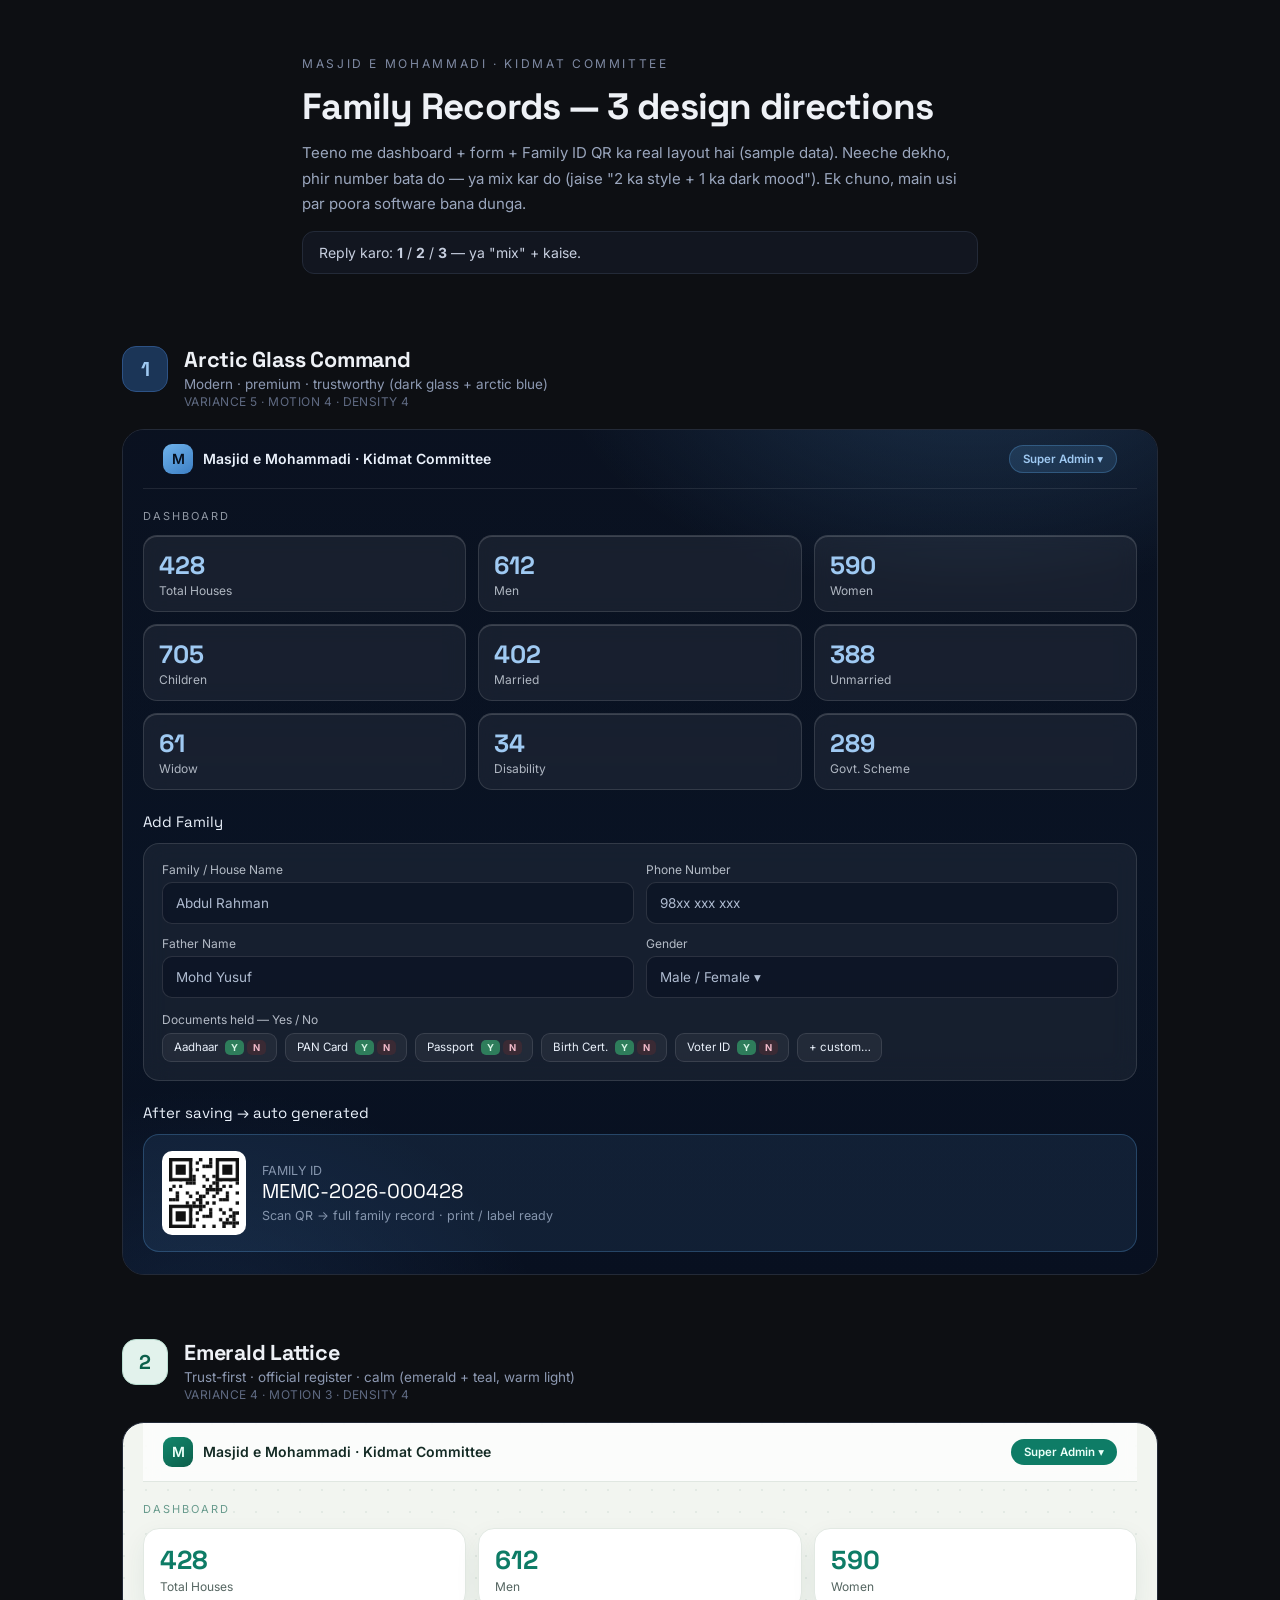
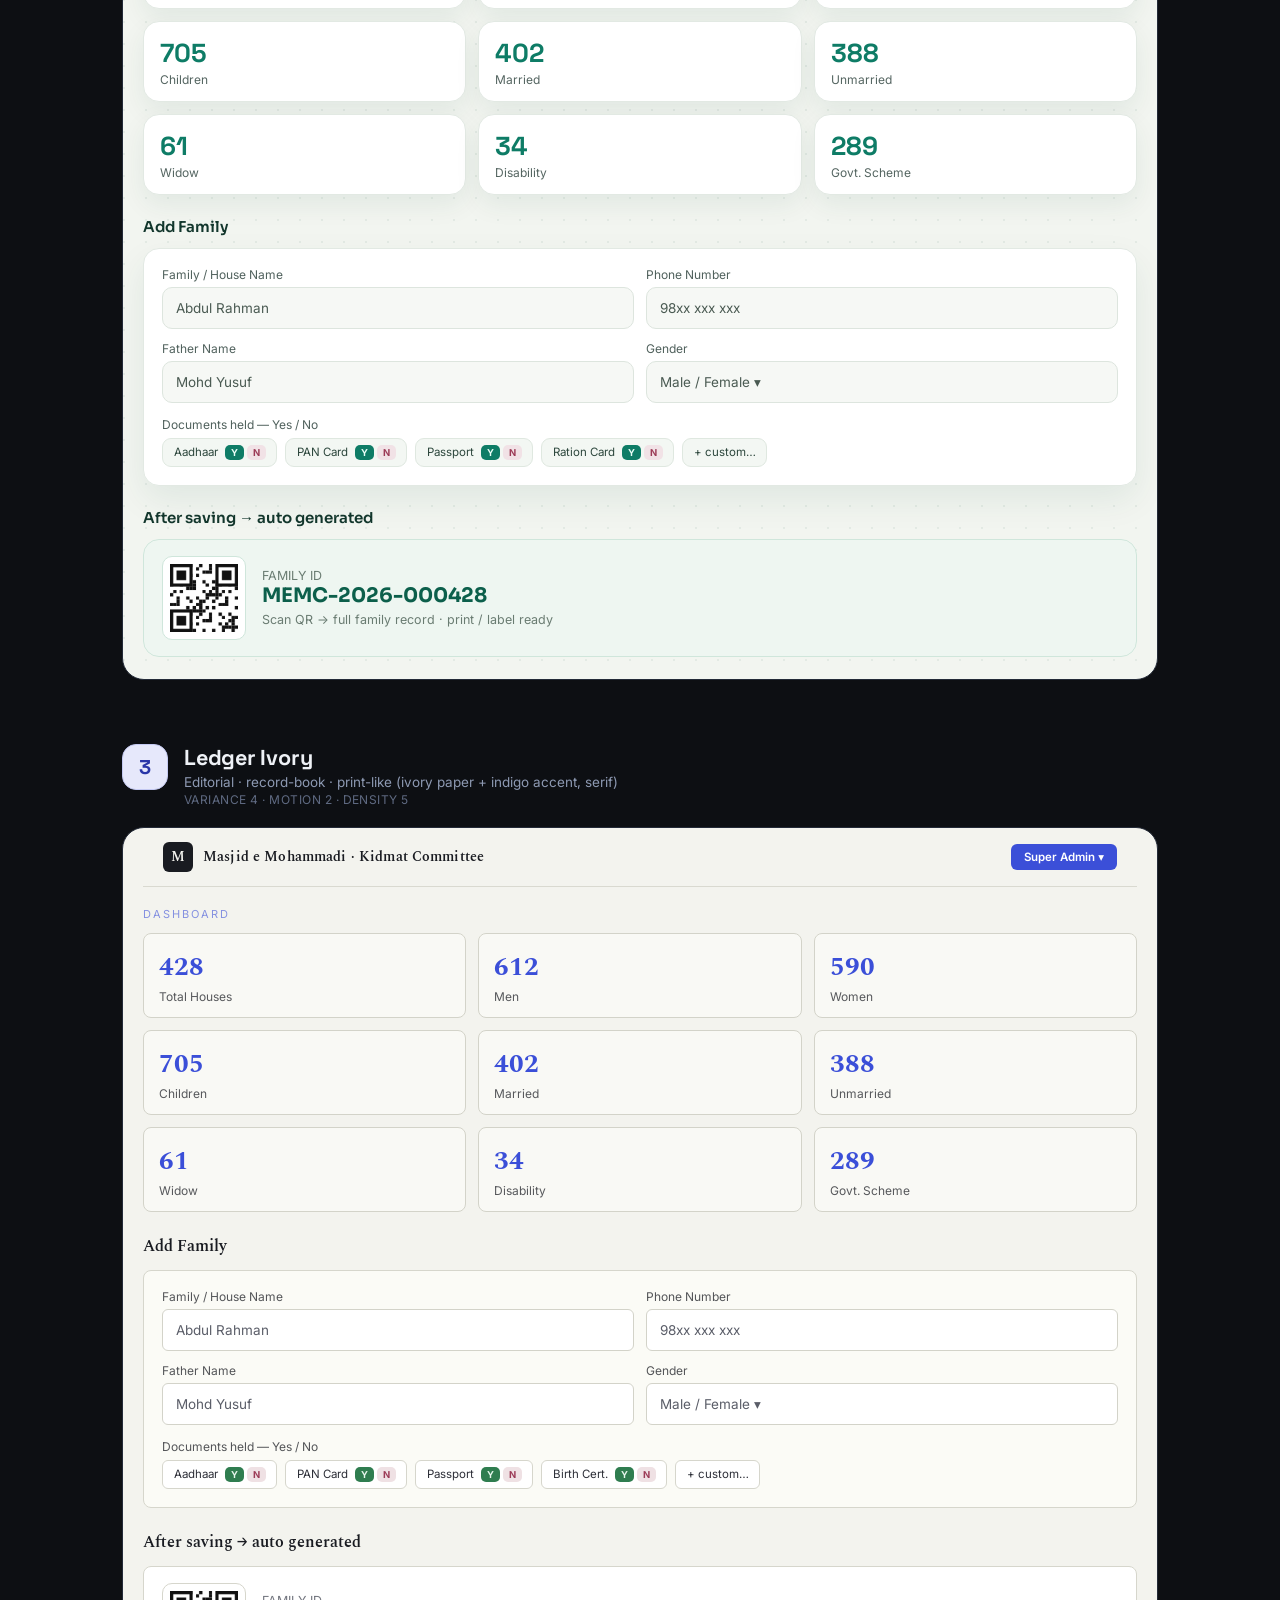
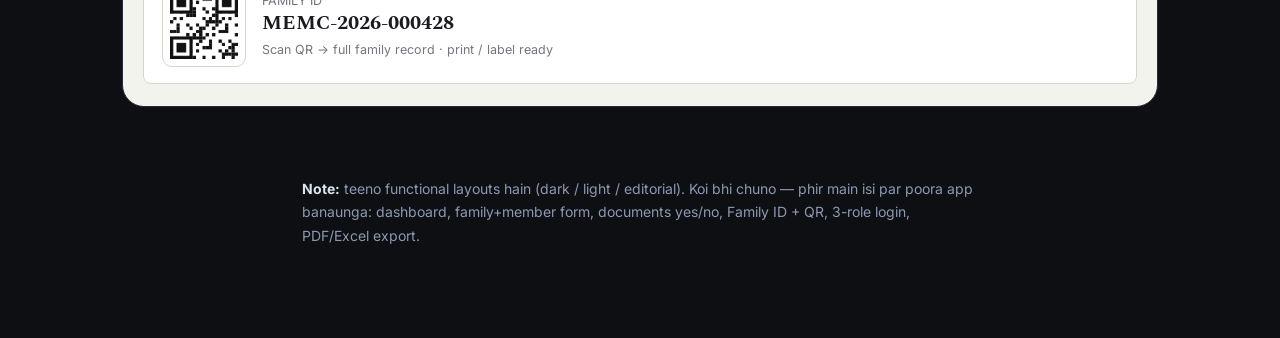
==== ui-preview.html @ 6e6ddd23 "zyvo: design directions preview" ====
<!DOCTYPE html>
<html lang="en">
<head>
<meta charset="UTF-8" />
<meta name="viewport" content="width=device-width, initial-scale=1.0" />
<title>Masjid Kidmat Records — Design Directions</title>
<link rel="preconnect" href="https://fonts.googleapis.com">
<link rel="preconnect" href="https://fonts.gstatic.com" crossorigin>
<link href="https://fonts.googleapis.com/css2?family=Space+Grotesk:wght@400;500;600;700&family=Inter:wght@400;500;600&family=Sora:wght@400;500;600;700&family=Manrope:wght@400;500;600;700&family=Spectral:ital,wght@0,400;0,600;0,700;1,500&display=swap" rel="stylesheet">
<style>
  * { box-sizing: border-box; margin: 0; padding: 0; }
  :root { --wrap: 1080px; }
  body {
    font-family: 'Inter', system-ui, sans-serif;
    background: #0d0f13; color: #eef1f6;
    -webkit-font-smoothing: antialiased;
  }
  .intro { max-width: 720px; margin: 0 auto; padding: 56px 22px 8px; text-align: left; }
  .intro .eyebrow { font-size: 12px; letter-spacing: .22em; text-transform: uppercase; color: #7f8aa3; }
  .intro h1 { font-family: 'Space Grotesk'; font-size: clamp(1.6rem, 5vw, 2.3rem); margin: 12px 0 10px; letter-spacing: -.02em; }
  .intro p { color: #9aa6bd; font-size: 15px; line-height: 1.7; }
  .intro .hint { margin-top: 14px; padding: 12px 16px; border: 1px solid #232a38; border-radius: 12px; background: #121620; font-size: 14px; color: #c7cfdf; }

  .dir { max-width: var(--wrap); margin: 64px auto 0; padding: 0 22px; }
  .dir-head { display: flex; align-items: flex-start; gap: 16px; margin-bottom: 20px; }
  .badge { flex: none; width: 46px; height: 46px; border-radius: 14px; display: grid; place-items: center;
           font-family: 'Space Grotesk'; font-weight: 700; font-size: 20px; }
  .dir-head h2 { font-family: 'Space Grotesk'; font-size: 1.35rem; letter-spacing: -.01em; }
  .dir-head .mood { color: #8d99b2; font-size: 13.5px; margin-top: 3px; }
  .dir-head .dial { color: #5f6a82; font-size: 12px; margin-top: 2px; letter-spacing: .04em; }

  .stage { border-radius: 22px; overflow: hidden; border: 1px solid #232a38; }

  /* ---------- shared mock bits ---------- */
  .topbar { display: flex; align-items: center; justify-content: space-between; padding: 14px 20px; }
  .brand { display: flex; align-items: center; gap: 10px; font-weight: 600; font-size: 14px; }
  .crest { width: 30px; height: 30px; border-radius: 9px; display: grid; place-items: center; flex: none; }
  .pill { font-size: 11.5px; padding: 6px 13px; border-radius: 999px; font-weight: 600; }
  .subhead { font-size: 11px; letter-spacing: .18em; text-transform: uppercase; opacity: .6; }

  .stat-grid { display: grid; grid-template-columns: repeat(3, 1fr); gap: 12px; }
  @media (max-width: 760px){ .stat-grid { grid-template-columns: repeat(2, 1fr); } }
  .stat .n { font-family: 'Space Grotesk'; font-weight: 700; }
  .stat .l { font-size: 12px; opacity: .72; margin-top: 2px; }

  .formcard { border-radius: 16px; padding: 18px; }
  .row2 { display: grid; grid-template-columns: 1fr 1fr; gap: 12px; }
  @media (max-width: 620px){ .row2 { grid-template-columns: 1fr; } }
  .field label { display: block; font-size: 12px; margin-bottom: 5px; opacity: .74; }
  .inp { height: 42px; border-radius: 10px; display: flex; align-items: center; padding: 0 13px; font-size: 13.5px; }
  .docs { display: flex; flex-wrap: wrap; gap: 8px; margin-top: 6px; }
  .doc { font-size: 11.5px; padding: 6px 10px 6px 11px; border-radius: 9px; display: flex; align-items: center; gap: 7px; }
  .yn { display: flex; gap: 3px; }
  .yn b { font-size: 9.5px; padding: 2px 6px; border-radius: 5px; font-weight: 700; }

  .idqr { display: flex; align-items: center; gap: 16px; border-radius: 16px; padding: 16px 18px; }
  .qrwrap { width: 84px; height: 84px; border-radius: 10px; padding: 7px; flex: none; }

  /* ================= DIRECTION 1 — ARCTIC GLASS ================= */
  .d1 { background: #0b1220; position: relative; color: #eaf1fb; }
  .d1 .bgbg { position:absolute; inset:0; background:
      radial-gradient(700px 420px at 82% -10%, rgba(95,168,232,.34), transparent 60%),
      radial-gradient(560px 420px at 8% 108%, rgba(64,120,190,.30), transparent 60%),
      linear-gradient(180deg,#0b1220,#0a1526 55%,#081020); }
  .d1 .photo { position:absolute; inset:0; background:
      linear-gradient(180deg, rgba(8,16,32,.72), rgba(8,16,32,.94)),
      url('https://picsum.photos/seed/masjid-dawn/1400/900') center/cover; opacity:.5; }
  .d1 .inner { position: relative; padding: 0 20px 22px; }
  .d1 .topbar { border-bottom: 1px solid rgba(255,255,255,.09); }
  .d1 .crest { background: linear-gradient(145deg,#6fb3ec,#3d7fc4); color:#06101f; }
  .d1 .pill { background: rgba(95,168,232,.16); color:#9fc9f2; border:1px solid rgba(95,168,232,.3); }
  .d1 .stat { background: rgba(255,255,255,.06); border:1px solid rgba(255,255,255,.12);
       backdrop-filter: blur(9px); border-radius:14px; padding:13px 15px;
       box-shadow: inset 0 1px 0 rgba(255,255,255,.16); }
  .d1 .stat .n { color:#9fc9f2; font-size: 25px; }
  .d1 .sec-title { font-family:'Space Grotesk'; font-size:15px; margin: 22px 0 12px; }
  .d1 .formcard { background: rgba(255,255,255,.055); border:1px solid rgba(255,255,255,.12); backdrop-filter: blur(12px); }
  .d1 .inp { background: rgba(8,16,32,.55); border:1px solid rgba(255,255,255,.12); color:#aebbd0; }
  .d1 .doc { background: rgba(255,255,255,.05); border:1px solid rgba(255,255,255,.11); }
  .d1 .yn .y { background:#2e7d5b; color:#d7f5e6; } .d1 .yn .n { background:#3a2a34; color:#f0b9c8; }
  .d1 .idqr { background: rgba(95,168,232,.10); border:1px solid rgba(95,168,232,.28); }
  .d1 .qrwrap { background:#fff; }
  .d1 .big { font-family:'Space Grotesk'; font-size:20px; color:#fff; }
  .d1 .mut { color:#8595ad; font-size:12.5px; }

  /* ================= DIRECTION 2 — EMERALD LATTICE ================= */
  .d2 { background:#f2f5f0; color:#132a24; position: relative; }
  .d2 .lattice { position:absolute; inset:0; opacity:.5; pointer-events:none;
    background-image: radial-gradient(circle at 1px 1px, #134b3d22 1.5px, transparent 0);
    background-size: 22px 22px; }
  .d2 .inner { position: relative; padding: 0 20px 22px; }
  .d2 .topbar { border-bottom:1px solid #e0e7e1; background: rgba(255,255,255,.7); backdrop-filter: blur(8px); }
  .d2 .crest { background: linear-gradient(145deg,#12876c,#0c5f4b); color:#eafff8; }
  .d2 .pill { background:#0e7c66; color:#eafff8; }
  .d2 .stat { background:#fff; border:1px solid #e2e9e3; border-radius:16px; padding:14px 16px;
      box-shadow: 0 10px 26px rgba(19,75,61,.07); }
  .d2 .stat .n { color:#0e7c66; font-size:26px; }
  .d2 .sec-title { font-family:'Sora'; font-weight:600; font-size:15px; margin: 22px 0 12px; color:#12362c; }
  .d2 .formcard { background:#fff; border:1px solid #e2e9e3; box-shadow: 0 14px 34px rgba(19,75,61,.08); }
  .d2 .inp { background:#f6f8f5; border:1px solid #dde5de; color:#4a5a52; }
  .d2 .doc { background:#f3f7f3; border:1px solid #dfe8e0; color:#2c463c; }
  .d2 .yn .y { background:#0e7c66; color:#eafff8; } .d2 .yn .n { background:#f1e2e6; color:#9c3b57; }
  .d2 .idqr { background:#eef6f1; border:1px solid #cfe6db; }
  .d2 .qrwrap { background:#fff; border:1px solid #cfe6db; }
  .d2 .big { font-family:'Sora'; font-weight:700; font-size:20px; color:#0c5f4b; }
  .d2 .mut { color:#6a7c72; font-size:12.5px; }
  .d2 h3 { font-family:'Sora'; }

  /* ================= DIRECTION 3 — LEDGER IVORY ================= */
  .d3 { background:#f3f3ee; color:#191b21; }
  .d3 .inner { position: relative; padding: 0 20px 22px; }
  .d3 .topbar { border-bottom:1px solid #d9d9d0; }
  .d3 .crest { background:#191b21; color:#f3f3ee; border-radius:6px; font-family:'Spectral'; }
  .d3 .brand { font-family:'Spectral'; font-weight:600; letter-spacing:.01em; }
  .d3 .pill { background:#3b4fd8; color:#fff; border-radius:6px; }
  .d3 .stat { border:1px solid #d3d3c9; border-radius:8px; padding:13px 15px; background:#f9f9f5; }
  .d3 .stat .n { font-family:'Spectral'; font-weight:700; font-size:26px; color:#3b4fd8; }
  .d3 .sec-title { font-family:'Spectral'; font-weight:600; font-size:16px; margin: 22px 0 12px; }
  .d3 .formcard { background:#fbfbf6; border:1px solid #d6d6cc; border-radius:8px; }
  .d3 .inp { background:#fff; border:1px solid #d3d3c9; border-radius:6px; color:#5a5d68; }
  .d3 .doc { background:#fff; border:1px solid #d6d6cc; border-radius:6px; color:#2c2e37; }
  .d3 .yn .y { background:#2f7d4f; color:#e6f7ec; } .d3 .yn .n { background:#efe1e4; color:#9c3b57; }
  .d3 .idqr { background:#fff; border:1px solid #d6d6cc; border-radius:8px; }
  .d3 .qrwrap { background:#fff; border:1px solid #d6d6cc; }
  .d3 .big { font-family:'Spectral'; font-weight:700; font-size:20px; }
  .d3 .mut { color:#73767f; font-size:12.5px; }

  .lbl { font-size:11px; letter-spacing:.16em; text-transform:uppercase; opacity:.55; margin-bottom:20px; }
  .foot { max-width:720px; margin: 70px auto 90px; padding: 0 22px; color:#8d99b2; font-size:14px; line-height:1.7; }
  .foot b { color:#dbe3f0; }
</style>
</head>
<body>

<div class="intro">
  <div class="eyebrow">Masjid e Mohammadi · Kidmat Committee</div>
  <h1>Family Records — 3 design directions</h1>
  <p>Teeno me dashboard + form + Family ID QR ka real layout hai (sample data). Neeche dekho, phir number bata do — ya mix kar do
  (jaise "2 ka style + 1 ka dark mood"). Ek chuno, main usi par poora software bana dunga.</p>
  <div class="hint">Reply karo: <b>1</b> / <b>2</b> / <b>3</b> — ya "mix" + kaise.</div>
</div>

<!-- ============ 1 ============ -->
<section class="dir">
  <div class="dir-head">
    <div class="badge" style="background:#1b3557;color:#9fc9f2;border:1px solid #2d5285">1</div>
    <div>
      <h2>Arctic Glass Command</h2>
      <div class="mood">Modern · premium · trustworthy (dark glass + arctic blue)</div>
      <div class="dial">VARIANCE 5 · MOTION 4 · DENSITY 4</div>
    </div>
  </div>
  <div class="stage d1">
    <div class="bgbg"></div><div class="photo"></div>
    <div class="inner">
      <div class="topbar">
        <div class="brand"><span class="crest">M</span> Masjid e Mohammadi · Kidmat Committee</div>
        <span class="pill">Super Admin ▾</span>
      </div>
      <div style="padding-top:20px">
        <div class="subhead">Dashboard</div>
        <div class="stat-grid" style="margin-top:12px">
          <div class="stat"><div class="n">428</div><div class="l">Total Houses</div></div>
          <div class="stat"><div class="n">612</div><div class="l">Men</div></div>
          <div class="stat"><div class="n">590</div><div class="l">Women</div></div>
          <div class="stat"><div class="n">705</div><div class="l">Children</div></div>
          <div class="stat"><div class="n">402</div><div class="l">Married</div></div>
          <div class="stat"><div class="n">388</div><div class="l">Unmarried</div></div>
          <div class="stat"><div class="n">61</div><div class="l">Widow</div></div>
          <div class="stat"><div class="n">34</div><div class="l">Disability</div></div>
          <div class="stat"><div class="n">289</div><div class="l">Govt. Scheme</div></div>
        </div>
      </div>
      <div class="sec-title">Add Family</div>
      <div class="formcard">
        <div class="row2">
          <div class="field"><label>Family / House Name</label><div class="inp">Abdul Rahman</div></div>
          <div class="field"><label>Phone Number</label><div class="inp">98xx xxx xxx</div></div>
        </div>
        <div class="row2" style="margin-top:12px">
          <div class="field"><label>Father Name</label><div class="inp">Mohd Yusuf</div></div>
          <div class="field"><label>Gender</label><div class="inp">Male / Female ▾</div></div>
        </div>
        <div class="field" style="margin-top:14px"><label>Documents held — Yes / No</label>
          <div class="docs">
            <span class="doc">Aadhaar <span class="yn"><b class="y">Y</b><b class="n">N</b></span></span>
            <span class="doc">PAN Card <span class="yn"><b class="y">Y</b><b class="n">N</b></span></span>
            <span class="doc">Passport <span class="yn"><b class="y">Y</b><b class="n">N</b></span></span>
            <span class="doc">Birth Cert. <span class="yn"><b class="y">Y</b><b class="n">N</b></span></span>
            <span class="doc">Voter ID <span class="yn"><b class="y">Y</b><b class="n">N</b></span></span>
            <span class="doc">+ custom…</span>
          </div>
        </div>
      </div>
      <div class="sec-title">After saving → auto generated</div>
      <div class="idqr">
        <div class="qrwrap" id="qr1"></div>
        <div>
          <div class="mut">FAMILY ID</div>
          <div class="big">MEMC-2026-000428</div>
          <div class="mut" style="margin-top:4px">Scan QR → full family record · print / label ready</div>
        </div>
      </div>
    </div>
  </div>
</section>

<!-- ============ 2 ============ -->
<section class="dir">
  <div class="dir-head">
    <div class="badge" style="background:#e2f2ec;color:#0c5f4b;border:1px solid #b9ddd0">2</div>
    <div>
      <h2>Emerald Lattice</h2>
      <div class="mood">Trust-first · official register · calm (emerald + teal, warm light)</div>
      <div class="dial">VARIANCE 4 · MOTION 3 · DENSITY 4</div>
    </div>
  </div>
  <div class="stage d2">
    <div class="lattice"></div>
    <div class="inner">
      <div class="topbar">
        <div class="brand"><span class="crest">M</span> Masjid e Mohammadi · Kidmat Committee</div>
        <span class="pill">Super Admin ▾</span>
      </div>
      <div style="padding-top:20px">
        <div class="subhead" style="color:#0c5f4b">Dashboard</div>
        <div class="stat-grid" style="margin-top:12px">
          <div class="stat"><div class="n">428</div><div class="l">Total Houses</div></div>
          <div class="stat"><div class="n">612</div><div class="l">Men</div></div>
          <div class="stat"><div class="n">590</div><div class="l">Women</div></div>
          <div class="stat"><div class="n">705</div><div class="l">Children</div></div>
          <div class="stat"><div class="n">402</div><div class="l">Married</div></div>
          <div class="stat"><div class="n">388</div><div class="l">Unmarried</div></div>
          <div class="stat"><div class="n">61</div><div class="l">Widow</div></div>
          <div class="stat"><div class="n">34</div><div class="l">Disability</div></div>
          <div class="stat"><div class="n">289</div><div class="l">Govt. Scheme</div></div>
        </div>
      </div>
      <div class="sec-title">Add Family</div>
      <div class="formcard">
        <div class="row2">
          <div class="field"><label>Family / House Name</label><div class="inp">Abdul Rahman</div></div>
          <div class="field"><label>Phone Number</label><div class="inp">98xx xxx xxx</div></div>
        </div>
        <div class="row2" style="margin-top:12px">
          <div class="field"><label>Father Name</label><div class="inp">Mohd Yusuf</div></div>
          <div class="field"><label>Gender</label><div class="inp">Male / Female ▾</div></div>
        </div>
        <div class="field" style="margin-top:14px"><label>Documents held — Yes / No</label>
          <div class="docs">
            <span class="doc">Aadhaar <span class="yn"><b class="y">Y</b><b class="n">N</b></span></span>
            <span class="doc">PAN Card <span class="yn"><b class="y">Y</b><b class="n">N</b></span></span>
            <span class="doc">Passport <span class="yn"><b class="y">Y</b><b class="n">N</b></span></span>
            <span class="doc">Ration Card <span class="yn"><b class="y">Y</b><b class="n">N</b></span></span>
            <span class="doc">+ custom…</span>
          </div>
        </div>
      </div>
      <div class="sec-title">After saving → auto generated</div>
      <div class="idqr">
        <div class="qrwrap" id="qr2"></div>
        <div>
          <div class="mut">FAMILY ID</div>
          <div class="big">MEMC-2026-000428</div>
          <div class="mut" style="margin-top:4px">Scan QR → full family record · print / label ready</div>
        </div>
      </div>
    </div>
  </div>
</section>

<!-- ============ 3 ============ -->
<section class="dir">
  <div class="dir-head">
    <div class="badge" style="background:#e6e8fb;color:#2936a8;border:1px solid #c4c9f2">3</div>
    <div>
      <h2>Ledger Ivory</h2>
      <div class="mood">Editorial · record-book · print-like (ivory paper + indigo accent, serif)</div>
      <div class="dial">VARIANCE 4 · MOTION 2 · DENSITY 5</div>
    </div>
  </div>
  <div class="stage d3">
    <div class="inner">
      <div class="topbar">
        <div class="brand"><span class="crest">M</span> Masjid e Mohammadi · Kidmat Committee</div>
        <span class="pill">Super Admin ▾</span>
      </div>
      <div style="padding-top:20px">
        <div class="subhead" style="color:#3b4fd8">Dashboard</div>
        <div class="stat-grid" style="margin-top:12px">
          <div class="stat"><div class="n">428</div><div class="l">Total Houses</div></div>
          <div class="stat"><div class="n">612</div><div class="l">Men</div></div>
          <div class="stat"><div class="n">590</div><div class="l">Women</div></div>
          <div class="stat"><div class="n">705</div><div class="l">Children</div></div>
          <div class="stat"><div class="n">402</div><div class="l">Married</div></div>
          <div class="stat"><div class="n">388</div><div class="l">Unmarried</div></div>
          <div class="stat"><div class="n">61</div><div class="l">Widow</div></div>
          <div class="stat"><div class="n">34</div><div class="l">Disability</div></div>
          <div class="stat"><div class="n">289</div><div class="l">Govt. Scheme</div></div>
        </div>
      </div>
      <div class="sec-title">Add Family</div>
      <div class="formcard">
        <div class="row2">
          <div class="field"><label>Family / House Name</label><div class="inp">Abdul Rahman</div></div>
          <div class="field"><label>Phone Number</label><div class="inp">98xx xxx xxx</div></div>
        </div>
        <div class="row2" style="margin-top:12px">
          <div class="field"><label>Father Name</label><div class="inp">Mohd Yusuf</div></div>
          <div class="field"><label>Gender</label><div class="inp">Male / Female ▾</div></div>
        </div>
        <div class="field" style="margin-top:14px"><label>Documents held — Yes / No</label>
          <div class="docs">
            <span class="doc">Aadhaar <span class="yn"><b class="y">Y</b><b class="n">N</b></span></span>
            <span class="doc">PAN Card <span class="yn"><b class="y">Y</b><b class="n">N</b></span></span>
            <span class="doc">Passport <span class="yn"><b class="y">Y</b><b class="n">N</b></span></span>
            <span class="doc">Birth Cert. <span class="yn"><b class="y">Y</b><b class="n">N</b></span></span>
            <span class="doc">+ custom…</span>
          </div>
        </div>
      </div>
      <div class="sec-title">After saving → auto generated</div>
      <div class="idqr">
        <div class="qrwrap" id="qr3"></div>
        <div>
          <div class="mut">FAMILY ID</div>
          <div class="big">MEMC-2026-000428</div>
          <div class="mut" style="margin-top:4px">Scan QR → full family record · print / label ready</div>
        </div>
      </div>
    </div>
  </div>
</section>

<div class="foot">
  <p><b>Note:</b> teeno functional layouts hain (dark / light / editorial). Koi bhi chuno — phir main isi par poora app banaunga:
  dashboard, family+member form, documents yes/no, Family ID + QR, 3-role login, PDF/Excel export.</p>
</div>

<script>
  // draw a tiny fake QR pattern (preview only)
  function fakeQR(el){
    const n=21, s=100, c=document.createElement('canvas');
    const dpr = window.devicePixelRatio||1;
    c.width=s*dpr; c.height=s*dpr; c.style.width='100%'; c.style.height='100%'; c.style.display='block';
    const x=c.getContext('2d'); x.scale(dpr,dpr); x.fillStyle='#fff'; x.fillRect(0,0,s,s);
    x.fillStyle='#111'; const cell=s/n;
    for(let i=0;i<n;i++)for(let j=0;j<n;j++){ if(((i*7+j*13+ (i*j)%5)%3)===0) x.fillRect(i*cell,j*cell,cell,cell); }
    // finder squares
    function finder(px,py){ x.fillStyle='#111'; x.fillRect(px*cell,py*cell,7*cell,7*cell); x.fillStyle='#fff'; x.fillRect((px+1)*cell,(py+1)*cell,5*cell,5*cell); x.fillStyle='#111'; x.fillRect((px+2)*cell,(py+2)*cell,3*cell,3*cell);}
    finder(0,0);finder(14,0);finder(0,14);
    el.appendChild(c);
  }
  ['qr1','qr2','qr3'].forEach(id=>{ const e=document.getElementById(id); if(e) fakeQR(e); });
</script>
</body>
</html>
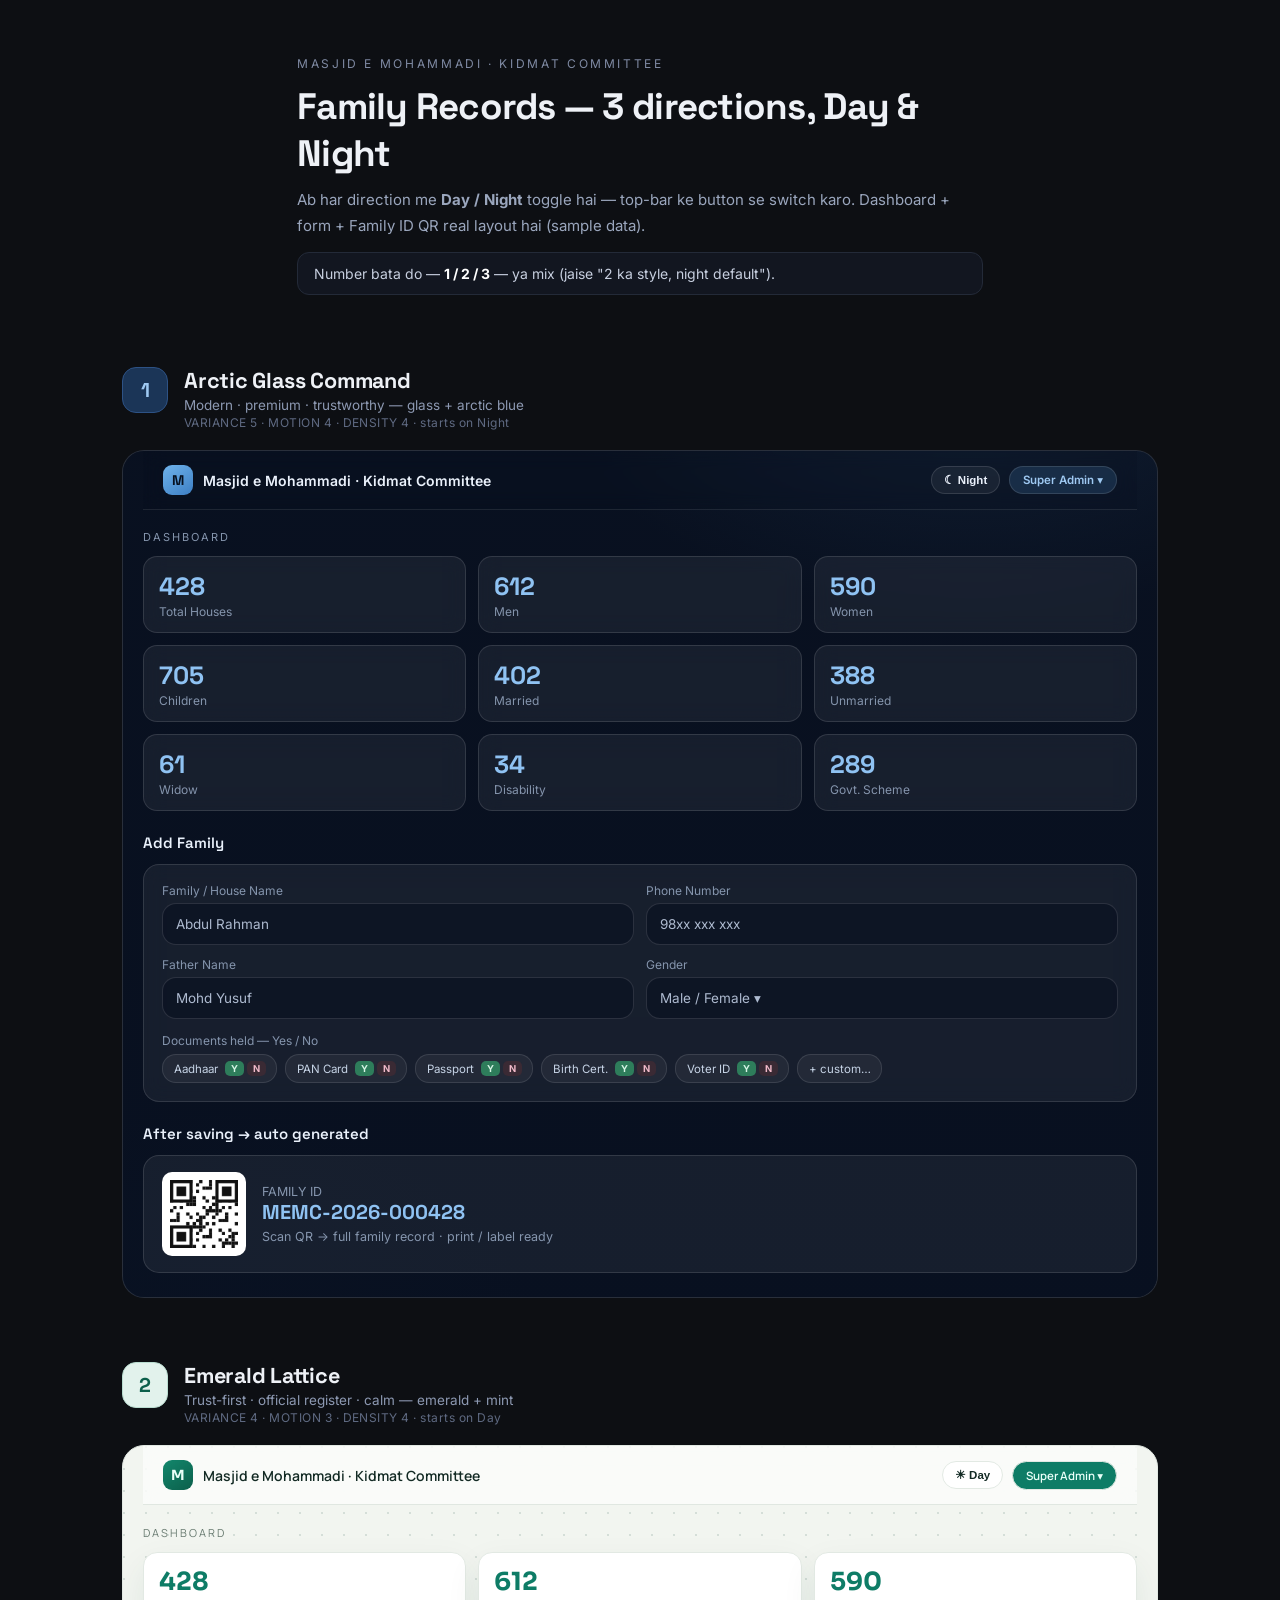
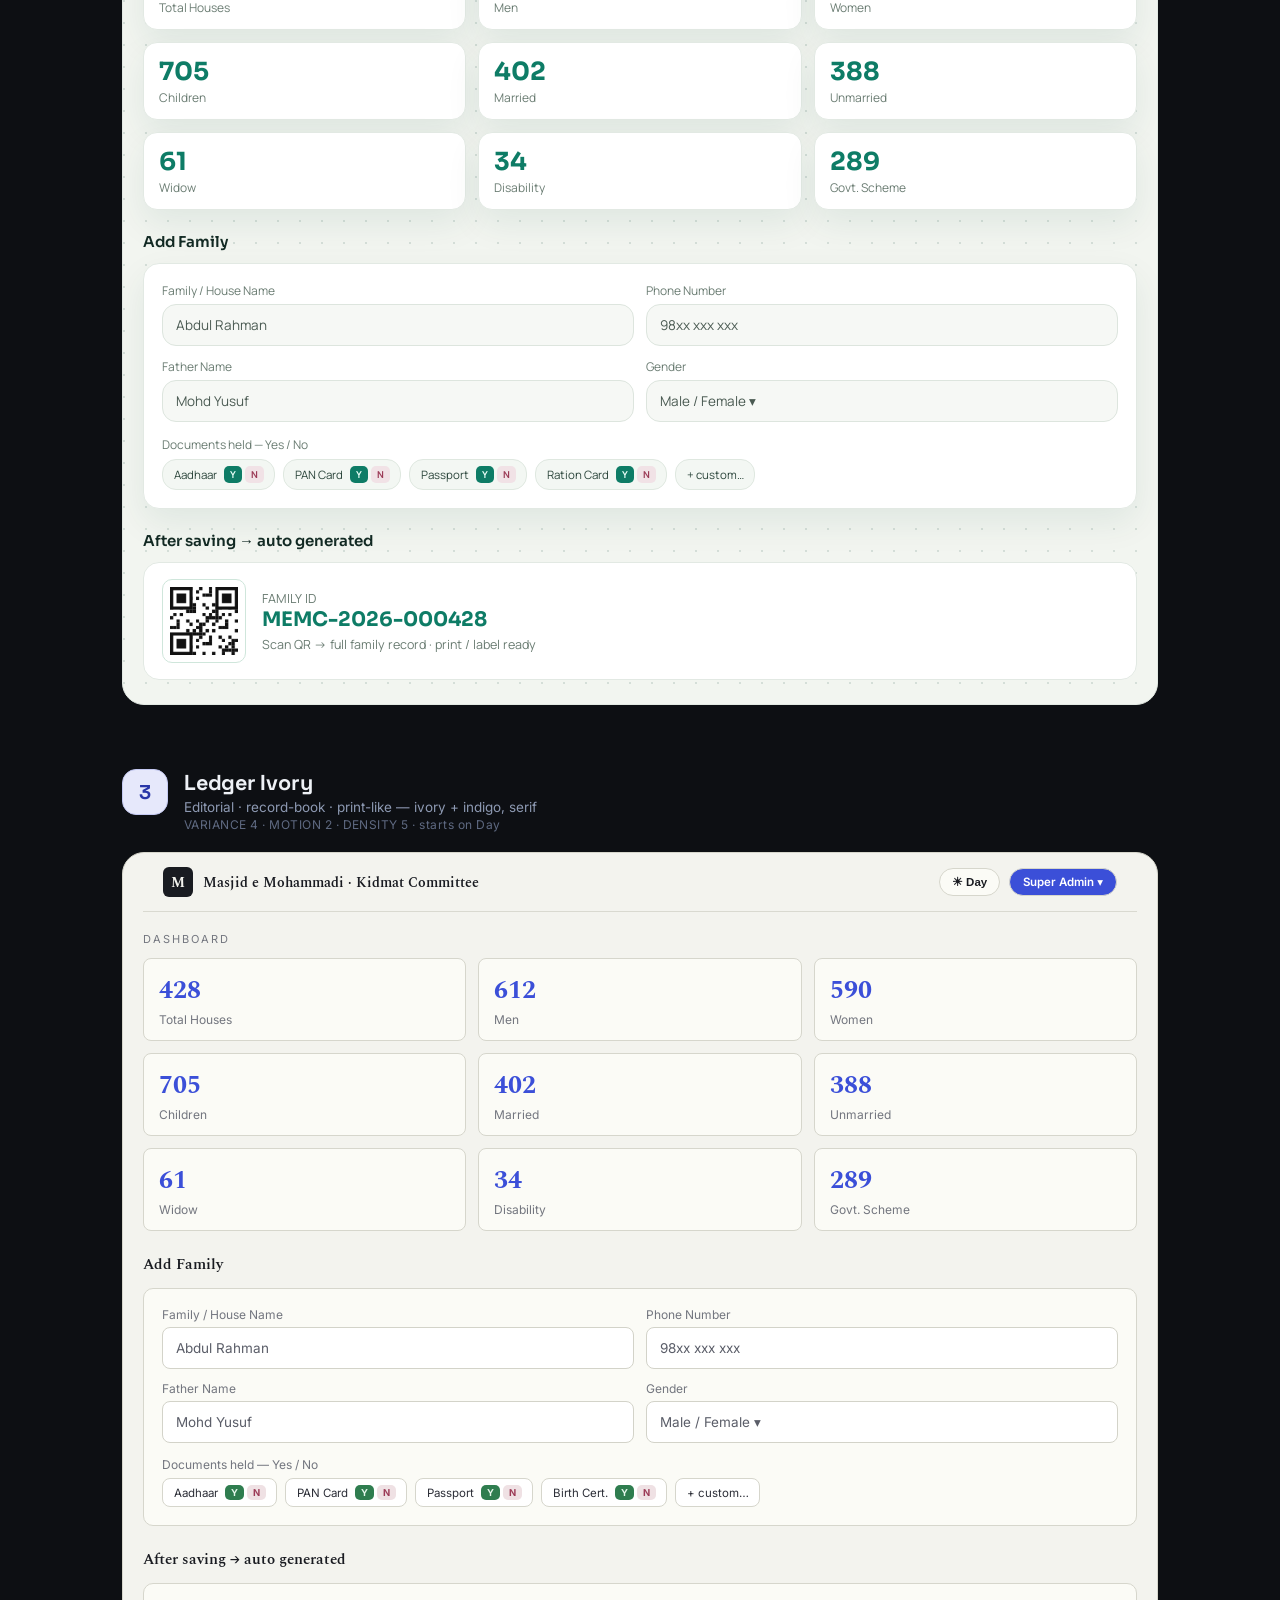
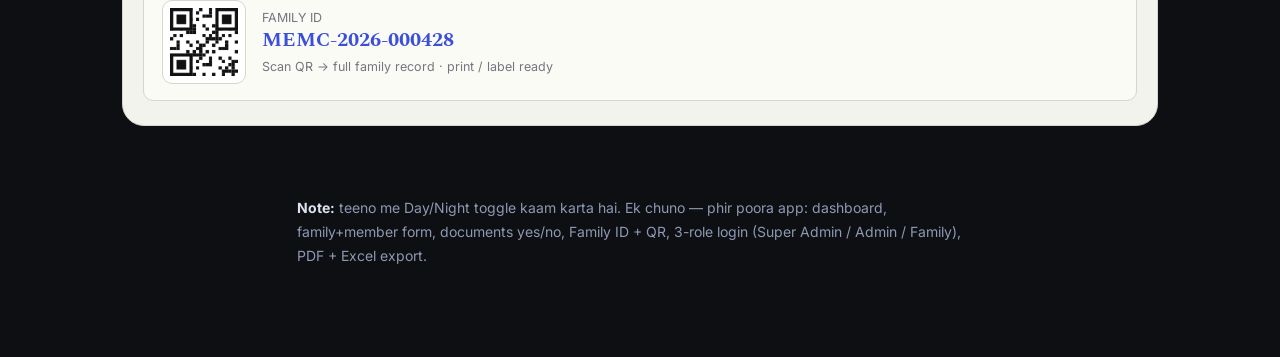
==== commit e777f8a7: "zyvo: add Day/Night toggle to all 3 directions" ====
--- a/ui-preview.html
+++ b/ui-preview.html
@@ -3,163 +3,160 @@
 <head>
 <meta charset="UTF-8" />
 <meta name="viewport" content="width=device-width, initial-scale=1.0" />
-<title>Masjid Kidmat Records — Design Directions</title>
+<title>Masjid Kidmat Records — Design Directions (Day / Night)</title>
 <link rel="preconnect" href="https://fonts.googleapis.com">
 <link rel="preconnect" href="https://fonts.gstatic.com" crossorigin>
 <link href="https://fonts.googleapis.com/css2?family=Space+Grotesk:wght@400;500;600;700&family=Inter:wght@400;500;600&family=Sora:wght@400;500;600;700&family=Manrope:wght@400;500;600;700&family=Spectral:ital,wght@0,400;0,600;0,700;1,500&display=swap" rel="stylesheet">
 <style>
-  * { box-sizing: border-box; margin: 0; padding: 0; }
-  :root { --wrap: 1080px; }
-  body {
-    font-family: 'Inter', system-ui, sans-serif;
-    background: #0d0f13; color: #eef1f6;
-    -webkit-font-smoothing: antialiased;
-  }
-  .intro { max-width: 720px; margin: 0 auto; padding: 56px 22px 8px; text-align: left; }
-  .intro .eyebrow { font-size: 12px; letter-spacing: .22em; text-transform: uppercase; color: #7f8aa3; }
-  .intro h1 { font-family: 'Space Grotesk'; font-size: clamp(1.6rem, 5vw, 2.3rem); margin: 12px 0 10px; letter-spacing: -.02em; }
-  .intro p { color: #9aa6bd; font-size: 15px; line-height: 1.7; }
-  .intro .hint { margin-top: 14px; padding: 12px 16px; border: 1px solid #232a38; border-radius: 12px; background: #121620; font-size: 14px; color: #c7cfdf; }
-
-  .dir { max-width: var(--wrap); margin: 64px auto 0; padding: 0 22px; }
-  .dir-head { display: flex; align-items: flex-start; gap: 16px; margin-bottom: 20px; }
-  .badge { flex: none; width: 46px; height: 46px; border-radius: 14px; display: grid; place-items: center;
-           font-family: 'Space Grotesk'; font-weight: 700; font-size: 20px; }
-  .dir-head h2 { font-family: 'Space Grotesk'; font-size: 1.35rem; letter-spacing: -.01em; }
-  .dir-head .mood { color: #8d99b2; font-size: 13.5px; margin-top: 3px; }
-  .dir-head .dial { color: #5f6a82; font-size: 12px; margin-top: 2px; letter-spacing: .04em; }
-
-  .stage { border-radius: 22px; overflow: hidden; border: 1px solid #232a38; }
-
-  /* ---------- shared mock bits ---------- */
-  .topbar { display: flex; align-items: center; justify-content: space-between; padding: 14px 20px; }
-  .brand { display: flex; align-items: center; gap: 10px; font-weight: 600; font-size: 14px; }
-  .crest { width: 30px; height: 30px; border-radius: 9px; display: grid; place-items: center; flex: none; }
-  .pill { font-size: 11.5px; padding: 6px 13px; border-radius: 999px; font-weight: 600; }
-  .subhead { font-size: 11px; letter-spacing: .18em; text-transform: uppercase; opacity: .6; }
-
-  .stat-grid { display: grid; grid-template-columns: repeat(3, 1fr); gap: 12px; }
-  @media (max-width: 760px){ .stat-grid { grid-template-columns: repeat(2, 1fr); } }
-  .stat .n { font-family: 'Space Grotesk'; font-weight: 700; }
-  .stat .l { font-size: 12px; opacity: .72; margin-top: 2px; }
-
-  .formcard { border-radius: 16px; padding: 18px; }
-  .row2 { display: grid; grid-template-columns: 1fr 1fr; gap: 12px; }
-  @media (max-width: 620px){ .row2 { grid-template-columns: 1fr; } }
-  .field label { display: block; font-size: 12px; margin-bottom: 5px; opacity: .74; }
-  .inp { height: 42px; border-radius: 10px; display: flex; align-items: center; padding: 0 13px; font-size: 13.5px; }
-  .docs { display: flex; flex-wrap: wrap; gap: 8px; margin-top: 6px; }
-  .doc { font-size: 11.5px; padding: 6px 10px 6px 11px; border-radius: 9px; display: flex; align-items: center; gap: 7px; }
-  .yn { display: flex; gap: 3px; }
-  .yn b { font-size: 9.5px; padding: 2px 6px; border-radius: 5px; font-weight: 700; }
-
-  .idqr { display: flex; align-items: center; gap: 16px; border-radius: 16px; padding: 16px 18px; }
-  .qrwrap { width: 84px; height: 84px; border-radius: 10px; padding: 7px; flex: none; }
-
-  /* ================= DIRECTION 1 — ARCTIC GLASS ================= */
-  .d1 { background: #0b1220; position: relative; color: #eaf1fb; }
-  .d1 .bgbg { position:absolute; inset:0; background:
-      radial-gradient(700px 420px at 82% -10%, rgba(95,168,232,.34), transparent 60%),
-      radial-gradient(560px 420px at 8% 108%, rgba(64,120,190,.30), transparent 60%),
-      linear-gradient(180deg,#0b1220,#0a1526 55%,#081020); }
-  .d1 .photo { position:absolute; inset:0; background:
-      linear-gradient(180deg, rgba(8,16,32,.72), rgba(8,16,32,.94)),
-      url('https://picsum.photos/seed/masjid-dawn/1400/900') center/cover; opacity:.5; }
-  .d1 .inner { position: relative; padding: 0 20px 22px; }
-  .d1 .topbar { border-bottom: 1px solid rgba(255,255,255,.09); }
-  .d1 .crest { background: linear-gradient(145deg,#6fb3ec,#3d7fc4); color:#06101f; }
-  .d1 .pill { background: rgba(95,168,232,.16); color:#9fc9f2; border:1px solid rgba(95,168,232,.3); }
-  .d1 .stat { background: rgba(255,255,255,.06); border:1px solid rgba(255,255,255,.12);
-       backdrop-filter: blur(9px); border-radius:14px; padding:13px 15px;
-       box-shadow: inset 0 1px 0 rgba(255,255,255,.16); }
-  .d1 .stat .n { color:#9fc9f2; font-size: 25px; }
-  .d1 .sec-title { font-family:'Space Grotesk'; font-size:15px; margin: 22px 0 12px; }
-  .d1 .formcard { background: rgba(255,255,255,.055); border:1px solid rgba(255,255,255,.12); backdrop-filter: blur(12px); }
-  .d1 .inp { background: rgba(8,16,32,.55); border:1px solid rgba(255,255,255,.12); color:#aebbd0; }
-  .d1 .doc { background: rgba(255,255,255,.05); border:1px solid rgba(255,255,255,.11); }
-  .d1 .yn .y { background:#2e7d5b; color:#d7f5e6; } .d1 .yn .n { background:#3a2a34; color:#f0b9c8; }
-  .d1 .idqr { background: rgba(95,168,232,.10); border:1px solid rgba(95,168,232,.28); }
-  .d1 .qrwrap { background:#fff; }
-  .d1 .big { font-family:'Space Grotesk'; font-size:20px; color:#fff; }
-  .d1 .mut { color:#8595ad; font-size:12.5px; }
-
-  /* ================= DIRECTION 2 — EMERALD LATTICE ================= */
-  .d2 { background:#f2f5f0; color:#132a24; position: relative; }
-  .d2 .lattice { position:absolute; inset:0; opacity:.5; pointer-events:none;
-    background-image: radial-gradient(circle at 1px 1px, #134b3d22 1.5px, transparent 0);
-    background-size: 22px 22px; }
-  .d2 .inner { position: relative; padding: 0 20px 22px; }
-  .d2 .topbar { border-bottom:1px solid #e0e7e1; background: rgba(255,255,255,.7); backdrop-filter: blur(8px); }
-  .d2 .crest { background: linear-gradient(145deg,#12876c,#0c5f4b); color:#eafff8; }
-  .d2 .pill { background:#0e7c66; color:#eafff8; }
-  .d2 .stat { background:#fff; border:1px solid #e2e9e3; border-radius:16px; padding:14px 16px;
-      box-shadow: 0 10px 26px rgba(19,75,61,.07); }
-  .d2 .stat .n { color:#0e7c66; font-size:26px; }
-  .d2 .sec-title { font-family:'Sora'; font-weight:600; font-size:15px; margin: 22px 0 12px; color:#12362c; }
-  .d2 .formcard { background:#fff; border:1px solid #e2e9e3; box-shadow: 0 14px 34px rgba(19,75,61,.08); }
-  .d2 .inp { background:#f6f8f5; border:1px solid #dde5de; color:#4a5a52; }
-  .d2 .doc { background:#f3f7f3; border:1px solid #dfe8e0; color:#2c463c; }
-  .d2 .yn .y { background:#0e7c66; color:#eafff8; } .d2 .yn .n { background:#f1e2e6; color:#9c3b57; }
-  .d2 .idqr { background:#eef6f1; border:1px solid #cfe6db; }
-  .d2 .qrwrap { background:#fff; border:1px solid #cfe6db; }
-  .d2 .big { font-family:'Sora'; font-weight:700; font-size:20px; color:#0c5f4b; }
-  .d2 .mut { color:#6a7c72; font-size:12.5px; }
-  .d2 h3 { font-family:'Sora'; }
-
-  /* ================= DIRECTION 3 — LEDGER IVORY ================= */
-  .d3 { background:#f3f3ee; color:#191b21; }
-  .d3 .inner { position: relative; padding: 0 20px 22px; }
-  .d3 .topbar { border-bottom:1px solid #d9d9d0; }
-  .d3 .crest { background:#191b21; color:#f3f3ee; border-radius:6px; font-family:'Spectral'; }
-  .d3 .brand { font-family:'Spectral'; font-weight:600; letter-spacing:.01em; }
-  .d3 .pill { background:#3b4fd8; color:#fff; border-radius:6px; }
-  .d3 .stat { border:1px solid #d3d3c9; border-radius:8px; padding:13px 15px; background:#f9f9f5; }
-  .d3 .stat .n { font-family:'Spectral'; font-weight:700; font-size:26px; color:#3b4fd8; }
-  .d3 .sec-title { font-family:'Spectral'; font-weight:600; font-size:16px; margin: 22px 0 12px; }
-  .d3 .formcard { background:#fbfbf6; border:1px solid #d6d6cc; border-radius:8px; }
-  .d3 .inp { background:#fff; border:1px solid #d3d3c9; border-radius:6px; color:#5a5d68; }
-  .d3 .doc { background:#fff; border:1px solid #d6d6cc; border-radius:6px; color:#2c2e37; }
-  .d3 .yn .y { background:#2f7d4f; color:#e6f7ec; } .d3 .yn .n { background:#efe1e4; color:#9c3b57; }
-  .d3 .idqr { background:#fff; border:1px solid #d6d6cc; border-radius:8px; }
-  .d3 .qrwrap { background:#fff; border:1px solid #d6d6cc; }
-  .d3 .big { font-family:'Spectral'; font-weight:700; font-size:20px; }
-  .d3 .mut { color:#73767f; font-size:12.5px; }
-
-  .lbl { font-size:11px; letter-spacing:.16em; text-transform:uppercase; opacity:.55; margin-bottom:20px; }
-  .foot { max-width:720px; margin: 70px auto 90px; padding: 0 22px; color:#8d99b2; font-size:14px; line-height:1.7; }
-  .foot b { color:#dbe3f0; }
+  *{box-sizing:border-box;margin:0;padding:0}
+  body{font-family:'Inter',system-ui,sans-serif;background:#0d0f13;color:#eef1f6;-webkit-font-smoothing:antialiased}
+  .intro{max-width:730px;margin:0 auto;padding:56px 22px 8px}
+  .intro .eyebrow{font-size:12px;letter-spacing:.22em;text-transform:uppercase;color:#7f8aa3}
+  .intro h1{font-family:'Space Grotesk';font-size:clamp(1.6rem,5vw,2.3rem);margin:12px 0 10px;letter-spacing:-.02em}
+  .intro p{color:#9aa6bd;font-size:15px;line-height:1.7}
+  .intro .hint{margin-top:14px;padding:12px 16px;border:1px solid #232a38;border-radius:12px;background:#121620;font-size:14px;color:#c7cfdf}
+  .intro .hint b{color:#fff}
+
+  .dir{max-width:1080px;margin:64px auto 0;padding:0 22px}
+  .dir-head{display:flex;align-items:flex-start;gap:16px;margin-bottom:20px}
+  .badge{flex:none;width:46px;height:46px;border-radius:14px;display:grid;place-items:center;font-family:'Space Grotesk';font-weight:700;font-size:20px}
+  .dir-head h2{font-family:'Space Grotesk';font-size:1.35rem;letter-spacing:-.01em}
+  .dir-head .mood{color:#8d99b2;font-size:13.5px;margin-top:3px}
+  .dir-head .dial{color:#5f6a82;font-size:12px;margin-top:2px;letter-spacing:.04em}
+
+  /* ===== shared themed stage ===== */
+  .stage{position:relative;border-radius:22px;overflow:hidden;border:1px solid var(--panel-brd);
+    background:var(--bg);color:var(--text);font-family:var(--font-body),system-ui,sans-serif;
+    transition:background .45s ease,color .45s ease;--radius:14px}
+  .inner{position:relative;z-index:3;padding:0 20px 24px}
+
+  .topbar{display:flex;align-items:center;justify-content:space-between;gap:10px;padding:14px 20px;border-bottom:1px solid var(--line);
+    background:var(--topbar-bg,transparent);backdrop-filter:var(--blur,none)}
+  .brand{display:flex;align-items:center;gap:10px;font-weight:600;font-size:14px}
+  .crest{width:30px;height:30px;border-radius:var(--crest-r,9px);display:grid;place-items:center;flex:none;background:var(--crest-bg);color:var(--crest-fg);font-family:var(--font-display);font-weight:700}
+  .top-right{display:flex;align-items:center;gap:9px}
+  .pill{font-size:11.5px;padding:6px 13px;border-radius:999px;font-weight:600;background:var(--pill-bg);color:var(--pill-fg);border:1px solid var(--panel-brd)}
+  .toggle{font-size:11.5px;font-weight:600;padding:6px 12px;border-radius:999px;cursor:pointer;border:1px solid var(--panel-brd);
+    background:var(--panel);color:var(--text);display:flex;align-items:center;gap:6px;
+    transition:transform .25s cubic-bezier(.22,1,.36,1),box-shadow .25s}
+  .toggle:hover{transform:translateY(-2px);box-shadow:var(--shadow)}
+
+  .subhead{font-size:11px;letter-spacing:.18em;text-transform:uppercase;color:var(--muted)}
+  .stat-grid{display:grid;grid-template-columns:repeat(3,1fr);gap:12px;margin-top:12px}
+  @media(max-width:760px){.stat-grid{grid-template-columns:repeat(2,1fr)}}
+  .stat{background:var(--panel);border:1px solid var(--panel-brd);border-radius:var(--radius);padding:13px 15px;
+    box-shadow:var(--shadow);backdrop-filter:var(--blur,none)}
+  .stat .n{font-family:var(--font-display);font-weight:700;font-size:25px;color:var(--accent)}
+  .stat .l{font-size:12px;color:var(--muted);margin-top:2px}
+  .sec-title{font-family:var(--font-display);font-weight:600;font-size:15px;margin:22px 0 12px;color:var(--text)}
+  .formcard{background:var(--panel);border:1px solid var(--panel-brd);border-radius:calc(var(--radius) + 2px);padding:18px;box-shadow:var(--shadow);backdrop-filter:var(--blur,none)}
+  .row2{display:grid;grid-template-columns:1fr 1fr;gap:12px}
+  @media(max-width:620px){.row2{grid-template-columns:1fr}}
+  .field label{display:block;font-size:12px;margin-bottom:5px;color:var(--muted)}
+  .inp{height:42px;border-radius:var(--radius);display:flex;align-items:center;padding:0 13px;font-size:13.5px;
+    background:var(--field-bg);border:1px solid var(--field-brd);color:var(--field-fg)}
+  .docs{display:flex;flex-wrap:wrap;gap:8px;margin-top:6px}
+  .doc{font-size:11.5px;padding:6px 10px 6px 11px;border-radius:var(--radius);display:flex;align-items:center;gap:7px;
+    background:var(--doc-bg);border:1px solid var(--doc-brd);color:var(--doc-fg)}
+  .yn{display:flex;gap:3px}
+  .yn b{font-size:9.5px;padding:2px 6px;border-radius:5px;font-weight:700}
+  .yn .y{background:var(--ynY-bg);color:var(--ynY-fg)}
+  .yn .n{background:var(--ynN-bg);color:var(--ynN-fg)}
+  .idqr{display:flex;align-items:center;gap:16px;border-radius:calc(var(--radius) + 2px);padding:16px 18px;background:var(--panel);border:1px solid var(--panel-brd)}
+  .qrwrap{width:84px;height:84px;border-radius:10px;padding:7px;flex:none;background:var(--qr-bg);border:1px solid var(--qr-brd)}
+  .big{font-family:var(--font-display);font-weight:700;font-size:20px;color:var(--accent)}
+  .mut{color:var(--muted);font-size:12.5px}
+
+  .lbl{font-size:11px;letter-spacing:.16em;text-transform:uppercase;opacity:.55;margin-bottom:20px}
+  .foot{max-width:730px;margin:70px auto 90px;padding:0 22px;color:#8d99b2;font-size:14px;line-height:1.7}
+  .foot b{color:#dbe3f0}
+
+  /* ============ DIRECTION 1 — ARCTIC GLASS ============ */
+  .d1{--font-display:'Space Grotesk';--font-body:'Inter'}
+  .d1 .deco{position:absolute;inset:0;z-index:1}
+  .d1 .orb{position:absolute;inset:0;
+    background:radial-gradient(700px 420px at 82% -10%,rgba(95,168,232,.34),transparent 60%),
+               radial-gradient(560px 420px at 8% 108%,rgba(64,120,190,.30),transparent 60%)}
+  .d1 .photo{position:absolute;inset:0;background:url('https://picsum.photos/seed/masjid-dawn/1400/900') center/cover;opacity:.5}
+  .d1 .scrim{position:absolute;inset:0;background:linear-gradient(180deg,rgba(8,16,32,.72),rgba(8,16,32,.95))}
+  .d1[data-theme="day"] .photo{opacity:.1}
+  .d1[data-theme="day"] .orb{background:radial-gradient(700px 420px at 82% -10%,rgba(95,168,232,.28),transparent 60%),
+               radial-gradient(560px 420px at 8% 108%,rgba(64,120,190,.20),transparent 60%)}
+  .d1[data-theme="day"] .scrim{background:linear-gradient(180deg,rgba(238,243,250,.88),rgba(238,243,250,.975))}
+  .d1[data-theme="night"]{--bg:#0b1220;--panel:rgba(255,255,255,.06);--panel-brd:rgba(255,255,255,.12);--text:#eaf1fb;--muted:#8595ad;
+    --accent:#8fc2f2;--line:rgba(255,255,255,.09);--field-bg:rgba(8,16,32,.55);--field-brd:rgba(255,255,255,.12);--field-fg:#aebbd0;
+    --doc-bg:rgba(255,255,255,.05);--doc-brd:rgba(255,255,255,.11);--doc-fg:#c7d4e6;--qr-bg:#fff;--qr-brd:transparent;
+    --pill-bg:rgba(95,168,232,.16);--pill-fg:#9fc9f2;--crest-bg:linear-gradient(145deg,#6fb3ec,#3d7fc4);--crest-fg:#06101f;
+    --ynY-bg:#2e7d5b;--ynY-fg:#d7f5e6;--ynN-bg:#3a2a34;--ynN-fg:#f0b9c8;--shadow:none;--blur:blur(9px);--topbar-bg:rgba(8,16,32,.15)}
+  .d1[data-theme="day"]{--bg:#eef3fa;--panel:rgba(255,255,255,.82);--panel-brd:#d6e2f0;--text:#12233b;--muted:#5f7691;
+    --accent:#2f6fb0;--line:#dbe5f1;--field-bg:#f4f8fd;--field-brd:#cdd9e8;--field-fg:#4a5f78;
+    --doc-bg:#f0f5fb;--doc-brd:#d3dfee;--doc-fg:#33475f;--qr-bg:#fff;--qr-brd:#d3dfee;
+    --pill-bg:rgba(47,111,176,.12);--pill-fg:#1f5288;--crest-bg:linear-gradient(145deg,#3f86cf,#255f9c);--crest-fg:#fff;
+    --ynY-bg:#1f8a63;--ynY-fg:#eafff6;--ynN-bg:#f6e3e8;--ynN-fg:#a83a5b;--shadow:0 10px 26px rgba(40,90,150,.10);--blur:blur(9px);--topbar-bg:rgba(255,255,255,.4)}
+
+  /* ============ DIRECTION 2 — EMERALD LATTICE ============ */
+  .d2{--font-display:'Sora';--font-body:'Manrope'}
+  .d2 .lattice{position:absolute;inset:0;z-index:1;pointer-events:none}
+  .d2[data-theme="day"] .lattice{background-image:radial-gradient(circle at 1px 1px,#134b3d22 1.5px,transparent 0);background-size:22px 22px}
+  .d2[data-theme="night"] .lattice{background-image:radial-gradient(circle at 1px 1px,#3fd0ab1a 1.5px,transparent 0);background-size:22px 22px}
+  .d2[data-theme="day"]{--bg:#f2f5f0;--panel:#ffffff;--panel-brd:#e2e9e3;--text:#132a24;--muted:#6a7c72;
+    --accent:#0e7c66;--line:#e0e7e1;--field-bg:#f6f8f5;--field-brd:#dde5de;--field-fg:#4a5a52;
+    --doc-bg:#f3f7f3;--doc-brd:#dfe8e0;--doc-fg:#2c463c;--qr-bg:#fff;--qr-brd:#cfe6db;
+    --pill-bg:#0e7c66;--pill-fg:#eafff8;--crest-bg:linear-gradient(145deg,#12876c,#0c5f4b);--crest-fg:#eafff8;
+    --ynY-bg:#0e7c66;--ynY-fg:#eafff8;--ynN-bg:#f1e2e6;--ynN-fg:#9c3b57;--shadow:0 14px 34px rgba(19,75,61,.08);--blur:blur(8px);--topbar-bg:rgba(255,255,255,.6)}
+  .d2[data-theme="night"]{--bg:#0d1512;--panel:#141f1a;--panel-brd:#22322b;--text:#e7f3ec;--muted:#8fa79b;
+    --accent:#3fd0ab;--line:#22322b;--field-bg:#0f1915;--field-brd:#22322b;--field-fg:#9fb5aa;
+    --doc-bg:#131e19;--doc-brd:#22322b;--doc-fg:#c3d6cc;--qr-bg:#fff;--qr-brd:transparent;
+    --pill-bg:rgba(63,208,171,.16);--pill-fg:#7fe3c7;--crest-bg:linear-gradient(145deg,#2fb894,#12795f);--crest-fg:#04120d;
+    --ynY-bg:#1f8a63;--ynY-fg:#eafff6;--ynN-bg:#3a2230;--ynN-fg:#f0b0c6;--shadow:0 14px 34px rgba(0,0,0,.35);--topbar-bg:rgba(13,21,18,.5)}
+
+  /* ============ DIRECTION 3 — LEDGER IVORY ============ */
+  .d3{--font-display:'Spectral';--font-body:'Inter';--crest-r:6px;--radius:8px}
+  .d3 .brand{font-family:'Spectral';font-weight:600}
+  .d3[data-theme="day"]{--bg:#f3f3ee;--panel:#fbfbf6;--panel-brd:#d6d6cc;--text:#191b21;--muted:#73767f;
+    --accent:#3b4fd8;--line:#d9d9d0;--field-bg:#fff;--field-brd:#d3d3c9;--field-fg:#5a5d68;
+    --doc-bg:#fff;--doc-brd:#d6d6cc;--doc-fg:#2c2e37;--qr-bg:#fff;--qr-brd:#d6d6cc;
+    --pill-bg:#3b4fd8;--pill-fg:#fff;--crest-bg:#191b21;--crest-fg:#f3f3ee;
+    --ynY-bg:#2f7d4f;--ynY-fg:#e6f7ec;--ynN-bg:#efe1e4;--ynN-fg:#9c3b57;--shadow:none;--topbar-bg:transparent}
+  .d3[data-theme="night"]{--bg:#15161b;--panel:#1d1f27;--panel-brd:#2c2f3a;--text:#eceef4;--muted:#9aa0b0;
+    --accent:#8493f2;--line:#2c2f3a;--field-bg:#161821;--field-brd:#2c2f3a;--field-fg:#a9afc0;
+    --doc-bg:#1b1d25;--doc-brd:#2c2f3a;--doc-fg:#ced2de;--qr-bg:#fff;--qr-brd:transparent;
+    --pill-bg:#4b5bf0;--pill-fg:#fff;--crest-bg:#eceef4;--crest-fg:#15161b;
+    --ynY-bg:#2f8a58;--ynY-fg:#e6f7ec;--ynN-bg:#3a2530;--ynN-fg:#f0b0c6;--shadow:none;--topbar-bg:transparent}
 </style>
 </head>
 <body>
 
 <div class="intro">
   <div class="eyebrow">Masjid e Mohammadi · Kidmat Committee</div>
-  <h1>Family Records — 3 design directions</h1>
-  <p>Teeno me dashboard + form + Family ID QR ka real layout hai (sample data). Neeche dekho, phir number bata do — ya mix kar do
-  (jaise "2 ka style + 1 ka dark mood"). Ek chuno, main usi par poora software bana dunga.</p>
-  <div class="hint">Reply karo: <b>1</b> / <b>2</b> / <b>3</b> — ya "mix" + kaise.</div>
+  <h1>Family Records — 3 directions, Day &amp; Night</h1>
+  <p>Ab har direction me <b>Day / Night</b> toggle hai — top-bar ke button se switch karo. Dashboard + form + Family ID QR real layout hai (sample data).</p>
+  <div class="hint">Number bata do — <b>1 / 2 / 3</b> — ya mix (jaise "2 ka style, night default").</div>
 </div>
 
-<!-- ============ 1 ============ -->
+<!-- ================= 1 ================= -->
 <section class="dir">
   <div class="dir-head">
     <div class="badge" style="background:#1b3557;color:#9fc9f2;border:1px solid #2d5285">1</div>
     <div>
       <h2>Arctic Glass Command</h2>
-      <div class="mood">Modern · premium · trustworthy (dark glass + arctic blue)</div>
-      <div class="dial">VARIANCE 5 · MOTION 4 · DENSITY 4</div>
-    </div>
-  </div>
-  <div class="stage d1">
-    <div class="bgbg"></div><div class="photo"></div>
+      <div class="mood">Modern · premium · trustworthy — glass + arctic blue</div>
+      <div class="dial">VARIANCE 5 · MOTION 4 · DENSITY 4 · starts on Night</div>
+    </div>
+  </div>
+  <div class="stage d1" data-theme="night">
+    <div class="deco"><div class="orb"></div><div class="photo"></div><div class="scrim"></div></div>
     <div class="inner">
       <div class="topbar">
         <div class="brand"><span class="crest">M</span> Masjid e Mohammadi · Kidmat Committee</div>
-        <span class="pill">Super Admin ▾</span>
+        <div class="top-right">
+          <button class="toggle">☾ Night</button>
+          <span class="pill">Super Admin ▾</span>
+        </div>
       </div>
       <div style="padding-top:20px">
         <div class="subhead">Dashboard</div>
-        <div class="stat-grid" style="margin-top:12px">
+        <div class="stat-grid">
           <div class="stat"><div class="n">428</div><div class="l">Total Houses</div></div>
           <div class="stat"><div class="n">612</div><div class="l">Men</div></div>
           <div class="stat"><div class="n">590</div><div class="l">Women</div></div>
@@ -205,26 +202,29 @@
   </div>
 </section>
 
-<!-- ============ 2 ============ -->
+<!-- ================= 2 ================= -->
 <section class="dir">
   <div class="dir-head">
     <div class="badge" style="background:#e2f2ec;color:#0c5f4b;border:1px solid #b9ddd0">2</div>
     <div>
       <h2>Emerald Lattice</h2>
-      <div class="mood">Trust-first · official register · calm (emerald + teal, warm light)</div>
-      <div class="dial">VARIANCE 4 · MOTION 3 · DENSITY 4</div>
-    </div>
-  </div>
-  <div class="stage d2">
+      <div class="mood">Trust-first · official register · calm — emerald + mint</div>
+      <div class="dial">VARIANCE 4 · MOTION 3 · DENSITY 4 · starts on Day</div>
+    </div>
+  </div>
+  <div class="stage d2" data-theme="day">
     <div class="lattice"></div>
     <div class="inner">
       <div class="topbar">
         <div class="brand"><span class="crest">M</span> Masjid e Mohammadi · Kidmat Committee</div>
-        <span class="pill">Super Admin ▾</span>
+        <div class="top-right">
+          <button class="toggle">☀ Day</button>
+          <span class="pill">Super Admin ▾</span>
+        </div>
       </div>
       <div style="padding-top:20px">
-        <div class="subhead" style="color:#0c5f4b">Dashboard</div>
-        <div class="stat-grid" style="margin-top:12px">
+        <div class="subhead">Dashboard</div>
+        <div class="stat-grid">
           <div class="stat"><div class="n">428</div><div class="l">Total Houses</div></div>
           <div class="stat"><div class="n">612</div><div class="l">Men</div></div>
           <div class="stat"><div class="n">590</div><div class="l">Women</div></div>
@@ -269,25 +269,28 @@
   </div>
 </section>
 
-<!-- ============ 3 ============ -->
+<!-- ================= 3 ================= -->
 <section class="dir">
   <div class="dir-head">
     <div class="badge" style="background:#e6e8fb;color:#2936a8;border:1px solid #c4c9f2">3</div>
     <div>
       <h2>Ledger Ivory</h2>
-      <div class="mood">Editorial · record-book · print-like (ivory paper + indigo accent, serif)</div>
-      <div class="dial">VARIANCE 4 · MOTION 2 · DENSITY 5</div>
-    </div>
-  </div>
-  <div class="stage d3">
+      <div class="mood">Editorial · record-book · print-like — ivory + indigo, serif</div>
+      <div class="dial">VARIANCE 4 · MOTION 2 · DENSITY 5 · starts on Day</div>
+    </div>
+  </div>
+  <div class="stage d3" data-theme="day">
     <div class="inner">
       <div class="topbar">
         <div class="brand"><span class="crest">M</span> Masjid e Mohammadi · Kidmat Committee</div>
-        <span class="pill">Super Admin ▾</span>
+        <div class="top-right">
+          <button class="toggle">☀ Day</button>
+          <span class="pill">Super Admin ▾</span>
+        </div>
       </div>
       <div style="padding-top:20px">
-        <div class="subhead" style="color:#3b4fd8">Dashboard</div>
-        <div class="stat-grid" style="margin-top:12px">
+        <div class="subhead">Dashboard</div>
+        <div class="stat-grid">
           <div class="stat"><div class="n">428</div><div class="l">Total Houses</div></div>
           <div class="stat"><div class="n">612</div><div class="l">Men</div></div>
           <div class="stat"><div class="n">590</div><div class="l">Women</div></div>
@@ -333,25 +336,29 @@
 </section>
 
 <div class="foot">
-  <p><b>Note:</b> teeno functional layouts hain (dark / light / editorial). Koi bhi chuno — phir main isi par poora app banaunga:
-  dashboard, family+member form, documents yes/no, Family ID + QR, 3-role login, PDF/Excel export.</p>
+  <p><b>Note:</b> teeno me Day/Night toggle kaam karta hai. Ek chuno — phir poora app: dashboard, family+member form, documents yes/no, Family ID + QR, 3-role login (Super Admin / Admin / Family), PDF + Excel export.</p>
 </div>
 
 <script>
-  // draw a tiny fake QR pattern (preview only)
   function fakeQR(el){
-    const n=21, s=100, c=document.createElement('canvas');
-    const dpr = window.devicePixelRatio||1;
-    c.width=s*dpr; c.height=s*dpr; c.style.width='100%'; c.style.height='100%'; c.style.display='block';
-    const x=c.getContext('2d'); x.scale(dpr,dpr); x.fillStyle='#fff'; x.fillRect(0,0,s,s);
-    x.fillStyle='#111'; const cell=s/n;
-    for(let i=0;i<n;i++)for(let j=0;j<n;j++){ if(((i*7+j*13+ (i*j)%5)%3)===0) x.fillRect(i*cell,j*cell,cell,cell); }
-    // finder squares
-    function finder(px,py){ x.fillStyle='#111'; x.fillRect(px*cell,py*cell,7*cell,7*cell); x.fillStyle='#fff'; x.fillRect((px+1)*cell,(py+1)*cell,5*cell,5*cell); x.fillStyle='#111'; x.fillRect((px+2)*cell,(py+2)*cell,3*cell,3*cell);}
+    var n=21,s=100,c=document.createElement('canvas'),dpr=window.devicePixelRatio||1;
+    c.width=s*dpr;c.height=s*dpr;c.style.width='100%';c.style.height='100%';c.style.display='block';
+    var x=c.getContext('2d');x.scale(dpr,dpr);x.fillStyle='#fff';x.fillRect(0,0,s,s);
+    x.fillStyle='#111';var cell=s/n;
+    for(var i=0;i<n;i++)for(var j=0;j<n;j++){if(((i*7+j*13+(i*j)%5)%3)===0)x.fillRect(i*cell,j*cell,cell,cell);}
+    function finder(px,py){x.fillStyle='#111';x.fillRect(px*cell,py*cell,7*cell,7*cell);x.fillStyle='#fff';x.fillRect((px+1)*cell,(py+1)*cell,5*cell,5*cell);x.fillStyle='#111';x.fillRect((px+2)*cell,(py+2)*cell,3*cell,3*cell);}
     finder(0,0);finder(14,0);finder(0,14);
     el.appendChild(c);
   }
-  ['qr1','qr2','qr3'].forEach(id=>{ const e=document.getElementById(id); if(e) fakeQR(e); });
+  ['qr1','qr2','qr3'].forEach(function(id){var e=document.getElementById(id);if(e)fakeQR(e);});
+  document.querySelectorAll('.toggle').forEach(function(btn){
+    btn.addEventListener('click',function(){
+      var stage=btn.closest('.stage');
+      var next=stage.getAttribute('data-theme')==='night'?'day':'night';
+      stage.setAttribute('data-theme',next);
+      btn.textContent=next==='night'?'☾ Night':'☀ Day';
+    });
+  });
 </script>
 </body>
 </html>
